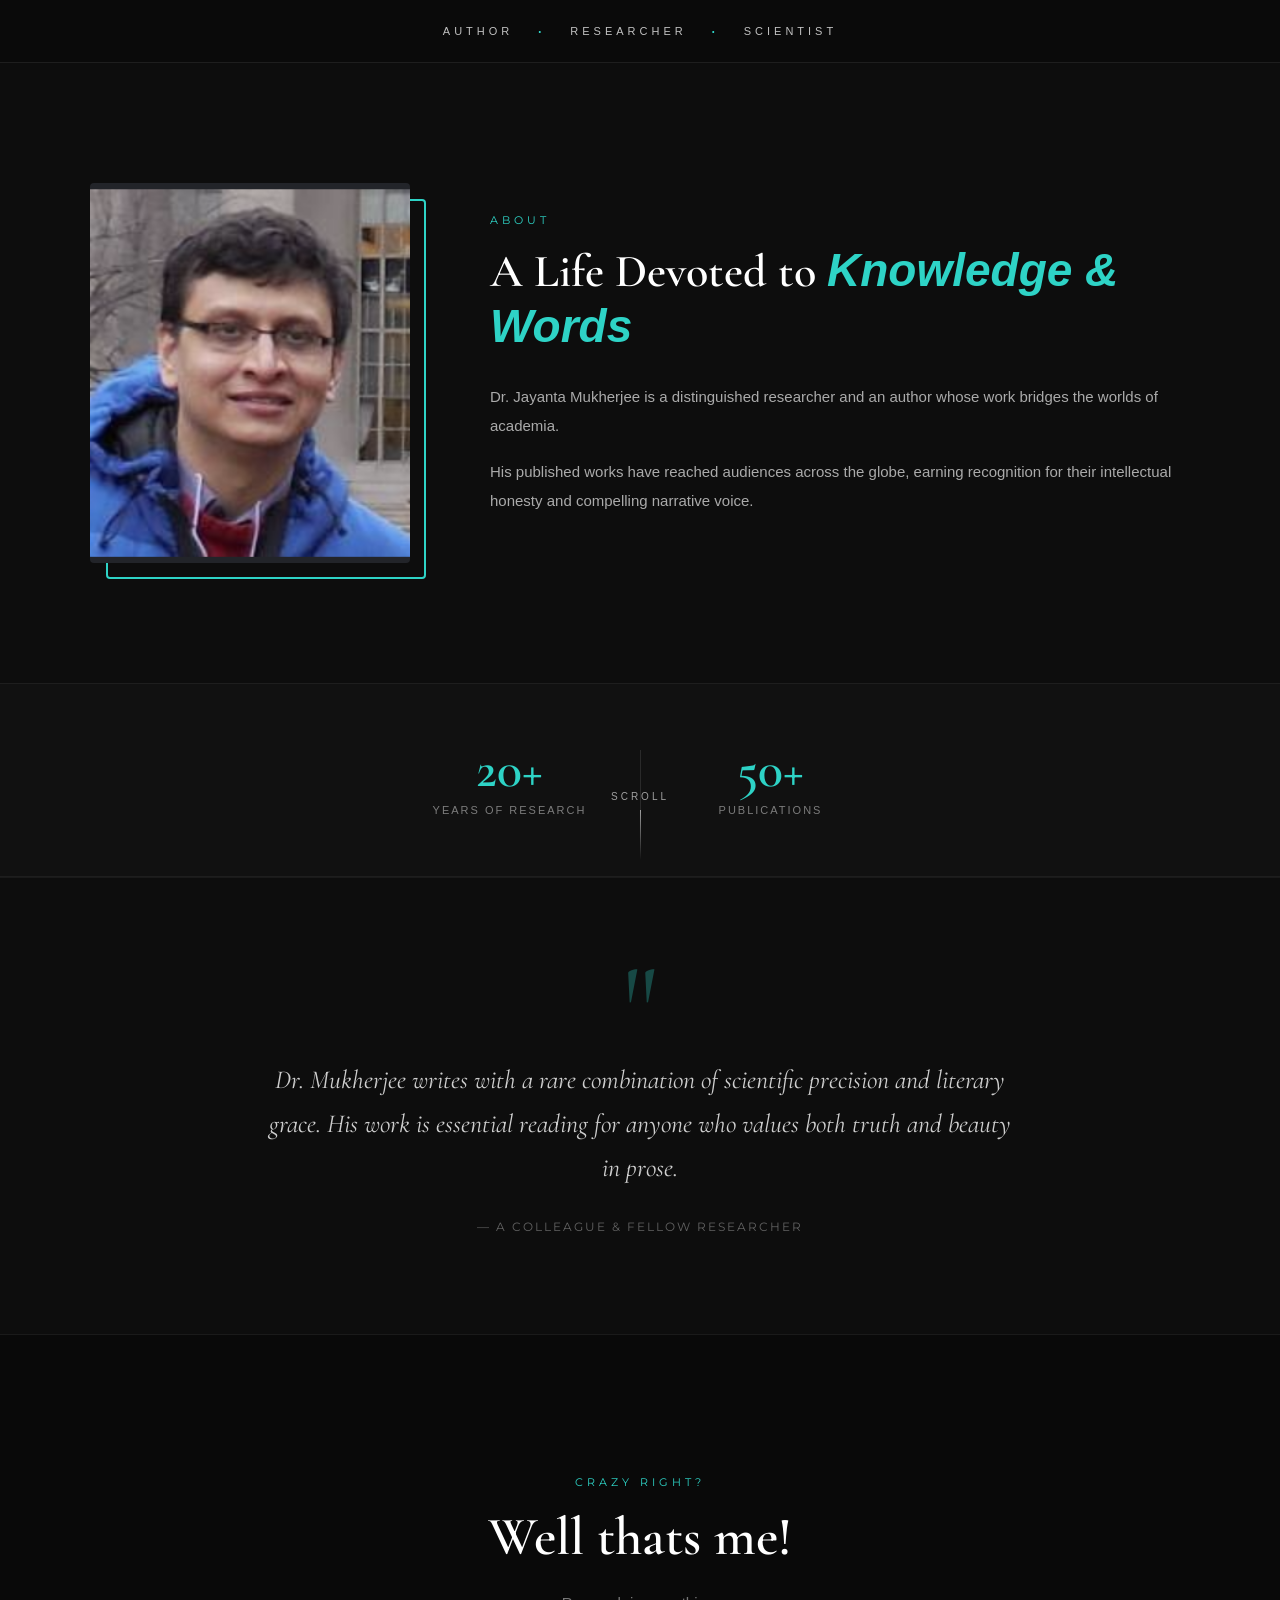
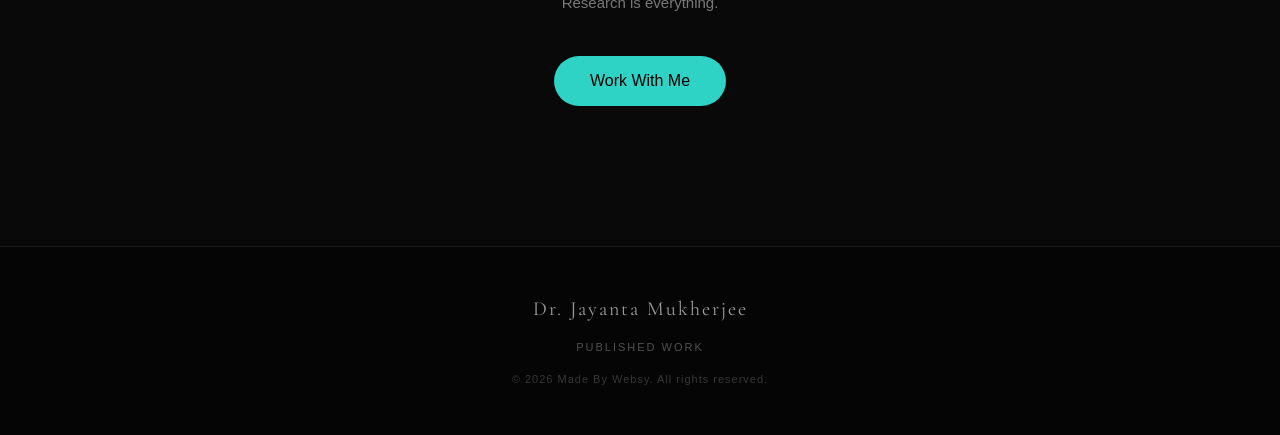
==== index.html @ 4f7e463a "Initial commit" ====
<!DOCTYPE html>
<html lang="en">
<head>
  <meta charset="UTF-8">
  <meta name="viewport" content="width=device-width, initial-scale=1.0">
  <title>Dr. Jayanta Mukherjee</title>
  <link rel="stylesheet" href="style.css">
  <link href="https://fonts.googleapis.com/css2?family=Cormorant+Garamond:ital,wght@0,400;0,600;1,400&family=Montserrat:wght@300;400;600;700&display=swap" rel="stylesheet">
</head>

<body>
    <div class="scroll-indicator">
      <span>scroll</span>
      <div class="scroll-line"></div>
    </div>
  </section>

  <!-- ===== NEW: TAGLINE STRIP ===== -->
  <section class="tagline-strip">
    <div class="tagline-inner">
      <span>Author</span>
      <span class="dot">·</span>
      <span>Researcher</span>
      <span class="dot">·</span>
      <span>Scientist</span>
    </div>
  </section>

  <!-- ===== NEW: ABOUT SECTION ===== -->
  <section class="about-section" id="about">
    <div class="about-container">
      <div class="about-image-wrap">
        <img src="dude.png" alt="Dr. Jayanta Mukherjee" class="about-photo" />
        <div class="about-image-border"></div>
      </div>
      <div class="about-text">
        <p class="section-label">About</p>
        <h2 class="section-heading">A Life Devoted to <em>Knowledge & Words</em></h2>
        <p class="about-body">
          Dr. Jayanta Mukherjee is a distinguished researcher and an author whose work bridges the worlds of academia. 
        <p class="about-body">
          His published works have reached audiences across the globe, earning recognition for their intellectual honesty and compelling narrative voice.
        </p>
      </div>
    </div>
  </section>

  <!-- ===== NEW: STATS STRIP ===== -->
  <section class="stats-strip">
    <div class="stat">
      <span class="stat-number">20+</span>
      <span class="stat-label">Years of Research</span>
    </div>
    <div class="stat-divider"></div>
    <div class="stat">
      <span class="stat-number">50+</span>
      <span class="stat-label">Publications</span>
    </div>
  </section>

  <!-- ===== NEW: FEATURED WORK =====
  <section class="work-section" id="work">
    <div class="work-container">
      <p class="section-label center">Featured Work</p>
      <h2 class="section-heading center">Selected Publications</h2>

      <div class="work-grid">
        <div class="work-card">
          <div class="work-card-tag">Research</div>
          <h3 class="work-card-title">The Architecture of Thought</h3>
          <p class="work-card-desc">A deep exploration of cognitive frameworks and how they shape modern scientific inquiry.</p>
          <a href="published.html" class="work-card-link">Read More →</a>
        </div>
        <div class="work-card">
          <div class="work-card-tag">Essay</div>
          <h3 class="work-card-title">Language as a Living System</h3>
          <p class="work-card-desc">How the evolution of language mirrors the evolution of culture across centuries.</p>
          <a href="published.html" class="work-card-link">Read More →</a>
        </div>
      </div>
    </div>
  </section> -->

  <!-- ===== NEW: TESTIMONIAL ===== -->
  <section class="testimonial-section">
    <div class="testimonial-inner">
      <div class="quote-mark">"</div>
      <p class="testimonial-text">Dr. Mukherjee writes with a rare combination of scientific precision and literary grace. His work is essential reading for anyone who values both truth and beauty in prose.</p>
      <p class="testimonial-author">— A Colleague & Fellow Researcher</p>
    </div>
  </section>

  <!-- ===== NEW: CONTACT / CTA ===== -->
  <section class="cta-section" id="contact">
    <div class="cta-inner">
      <p class="section-label center">crazy right?</p>
      <h2 class="cta-heading">Well thats me!</h2>
      <p class="cta-sub">Research is everything.</p>
      <a href="" class="main-btn cta-btn">Work With Me</a>
    </div>
  </section>

  <!-- ===== NEW: FOOTER ===== -->
  <footer class="footer">
    <p class="footer-name">Dr. Jayanta Mukherjee</p>
    <div class="footer-links">
      <a href="published.html">Published Work</a>  
    </div>
    <p class="footer-copy">© 2026 Made By Websy. All rights reserved.</p>
  </footer>

</body>
</html>
---- style.css ----
/* ============================================
   EXISTING STYLES (unchanged)
   ============================================ */

*{
    margin:0;
    padding:0;
    box-sizing:border-box;
    font-family:Arial, Helvetica, sans-serif;
}

body{
    overflow-x:hidden; /* changed from overflow:hidden so page can scroll */
}

.hero{
    width:100%;
    height:100vh;

    background:
    linear-gradient(rgba(0,0,0,0.55),
    rgba(0,0,0,0.55)),
    url(green.png);

    background-size:cover;
    background-position:center;

    color:white;
    position:relative;
}

nav {
    width: 100%;
    padding: 30px 60px;
    display: flex;
    justify-content: center;
    align-items: center;
    gap: 35px;
    position: absolute;
    top: 0;
    left: 0;
}

.logo{
    font-size:20px;
    font-weight:bold;
    letter-spacing:2px;
}

.nav {
    width: 100%;
    padding: 30px 60px;
    display: flex;
    justify-content: center;
    align-items: center;
    gap: 35px;
    position: absolute;
    top: 0;
    left: 0;
}

.nav-links a{
    color:white;
    text-decoration:none;
    font-size:13px;
    letter-spacing:1px;
    transition:0.3s;
}

.nav-links a:hover{
    opacity:0.7;
    color: rgb(196, 247, 255);
    transform: scale(0.9);
}

.nav-links {
    display: contents;
}

.work-btn{
    border:2px solid white;
    padding:12px 24px;
    border-radius:30px;
}

.content{
    width:100%;
    height:100vh;
    display:flex;
    flex-direction:column;
    justify-content:center;
    align-items:center;
    text-align:center;
}

.subtitle{
    font-style:italic;
    margin-bottom:20px;
    font-size:20px;
    opacity:0.9;
}

.title{
    font-size:80px;
    font-weight:800;
    letter-spacing:4px;
    margin-bottom:30px;
    font-family: 'Segoe UI', Tahoma, Geneva, Verdana, sans-serif;
}

.main-btn{
    background:#2ed3c6;
    color:black;
    padding:16px 36px;
    border:none;
    border-radius:40px;
    font-size:16px;
    cursor:pointer;
    transition:0.3s;
}

.main-btn:hover{
    transform:scale(1.08);
    background-color: blanchedalmond;
    color: darkgoldenrod;
}


/* ============================================
   NEW STYLES — added below, nothing above changed
   ============================================ */

/* Google Fonts applied to new sections only */
.about-section,
.work-section,
.stats-strip,
.tagline-strip,
.testimonial-section,
.cta-section,
.footer,
.section-heading,
.cta-heading {
    font-family: 'Montserrat', sans-serif;
}

.section-heading,
.cta-heading {
    font-family: 'Cormorant Garamond', serif;
}

/* Scroll indicator */
.scroll-indicator {
    position: absolute;
    bottom: 40px;
    left: 50%;
    transform: translateX(-50%);
    display: flex;
    flex-direction: column;
    align-items: center;
    gap: 8px;
    color: rgba(255,255,255,0.6);
    font-size: 10px;
    letter-spacing: 3px;
    text-transform: uppercase;
    animation: fadeIn 2s ease 1s both;
}

.scroll-line {
    width: 1px;
    height: 50px;
    background: linear-gradient(to bottom, rgba(255,255,255,0.6), transparent);
    animation: scrollPulse 2s ease infinite;
}

@keyframes scrollPulse {
    0%, 100% { opacity: 0.4; transform: scaleY(1); }
    50% { opacity: 1; transform: scaleY(1.2); }
}

@keyframes fadeIn {
    from { opacity: 0; transform: translateX(-50%) translateY(10px); }
    to   { opacity: 1; transform: translateX(-50%) translateY(0); }
}

/* Tagline strip */
.tagline-strip {
    background: #0a0a0a;
    padding: 22px 0;
    border-bottom: 1px solid #1e1e1e;
}

.tagline-inner {
    display: flex;
    justify-content: center;
    align-items: center;
    gap: 24px;
    color: rgba(255,255,255,0.5);
    font-size: 11px;
    letter-spacing: 4px;
    text-transform: uppercase;
}

.tagline-inner span:not(.dot) {
    color: rgba(255,255,255,0.75);
    transition: color 0.3s;
}

.tagline-inner span:not(.dot):hover {
    color: #2ed3c6;
}

.dot {
    color: #2ed3c6 !important;
    font-size: 18px;
    line-height: 1;
}

/* ---- ABOUT SECTION ---- */
.about-section {
    background: #0d0d0d;
    padding: 120px 80px;
}

.about-container {
    max-width: 1100px;
    margin: 0 auto;
    display: flex;
    gap: 80px;
    align-items: center;
}

.about-image-wrap {
    position: relative;
    flex-shrink: 0;
}

.about-photo {
    width: 320px;
    height: 380px;
    object-fit: cover;
    object-position: top;
    border-radius: 4px;
    display: block;
    position: relative;
    z-index: 1;
    filter: grayscale(20%);
}

.about-image-border {
    position: absolute;
    top: 16px;
    left: 16px;
    width: 320px;
    height: 380px;
    border: 2px solid #2ed3c6;
    border-radius: 4px;
    z-index: 0;
}

.about-text {
    color: white;
}

.section-label {
    font-size: 11px;
    letter-spacing: 4px;
    text-transform: uppercase;
    color: #2ed3c6;
    margin-bottom: 16px;
    font-family: 'Montserrat', sans-serif;
}

.section-label.center {
    text-align: center;
}

.section-heading {
    font-size: 46px;
    font-weight: 600;
    line-height: 1.2;
    color: white;
    margin-bottom: 28px;
}

.section-heading.center {
    text-align: center;
}

.section-heading em {
    font-style: italic;
    color: #2ed3c6;
}

.about-body {
    font-size: 15px;
    line-height: 1.9;
    color: rgba(255,255,255,0.65);
    margin-bottom: 18px;
    font-weight: 300;
}

.outline-btn {
    display: inline-block;
    margin-top: 12px;
    padding: 12px 28px;
    border: 1px solid rgba(255,255,255,0.3);
    color: white;
    text-decoration: none;
    font-size: 12px;
    letter-spacing: 2px;
    text-transform: uppercase;
    border-radius: 2px;
    transition: 0.3s;
    font-family: 'Montserrat', sans-serif;
}

.outline-btn:hover {
    border-color: #2ed3c6;
    color: #2ed3c6;
    background: rgba(46, 211, 198, 0.05);
}

/* ---- STATS STRIP ---- */
.stats-strip {
    background: #111;
    border-top: 1px solid #1e1e1e;
    border-bottom: 1px solid #1e1e1e;
    padding: 60px 80px;
    display: flex;
    justify-content: center;
    align-items: center;
    gap: 0;
}

.stat {
    flex: 1;
    max-width: 220px;
    display: flex;
    flex-direction: column;
    align-items: center;
    gap: 8px;
}

.stat-number {
    font-family: 'Cormorant Garamond', serif;
    font-size: 52px;
    font-weight: 600;
    color: #2ed3c6;
    line-height: 1;
}

.stat-label {
    font-size: 11px;
    letter-spacing: 2px;
    text-transform: uppercase;
    color: rgba(255,255,255,0.45);
}

.stat-divider {
    width: 1px;
    height: 60px;
    background: #2a2a2a;
    flex-shrink: 0;
    margin: 0 20px;
}

/* ---- WORK SECTION ---- */
.work-section {
    background: #0a0a0a;
    padding: 120px 80px;
}

.work-container {
    max-width: 1100px;
    margin: 0 auto;
}

.work-grid {
    display: grid;
    grid-template-columns: repeat(3, 1fr);
    gap: 28px;
    margin-top: 60px;
}

.work-card {
    background: #111;
    border: 1px solid #1e1e1e;
    border-radius: 4px;
    padding: 36px 32px;
    transition: 0.3s;
    position: relative;
    overflow: hidden;
}

.work-card::before {
    content: '';
    position: absolute;
    bottom: 0;
    left: 0;
    width: 100%;
    height: 2px;
    background: #2ed3c6;
    transform: scaleX(0);
    transform-origin: left;
    transition: transform 0.4s ease;
}

.work-card:hover::before {
    transform: scaleX(1);
}

.work-card:hover {
    border-color: #2a2a2a;
    transform: translateY(-4px);
}

.work-card-tag {
    font-size: 10px;
    letter-spacing: 3px;
    text-transform: uppercase;
    color: #2ed3c6;
    margin-bottom: 16px;
    font-family: 'Montserrat', sans-serif;
}

.work-card-title {
    font-family: 'Cormorant Garamond', serif;
    font-size: 24px;
    font-weight: 600;
    color: white;
    margin-bottom: 14px;
    line-height: 1.3;
}

.work-card-desc {
    font-size: 14px;
    line-height: 1.8;
    color: rgba(255,255,255,0.5);
    margin-bottom: 24px;
    font-weight: 300;
}

.work-card-link {
    font-size: 12px;
    letter-spacing: 1px;
    color: rgba(255,255,255,0.4);
    text-decoration: none;
    transition: 0.3s;
    font-family: 'Montserrat', sans-serif;
}

.work-card-link:hover {
    color: #2ed3c6;
}

/* ---- TESTIMONIAL ---- */
.testimonial-section {
    background: #0d0d0d;
    border-top: 1px solid #1a1a1a;
    border-bottom: 1px solid #1a1a1a;
    padding: 100px 80px;
}

.testimonial-inner {
    max-width: 760px;
    margin: 0 auto;
    text-align: center;
    position: relative;
}

.quote-mark {
    font-family: 'Cormorant Garamond', serif;
    font-size: 120px;
    line-height: 0.5;
    color: #2ed3c6;
    opacity: 0.3;
    margin-bottom: 20px;
}

.testimonial-text {
    font-family: 'Cormorant Garamond', serif;
    font-size: 26px;
    font-style: italic;
    line-height: 1.7;
    color: rgba(255,255,255,0.8);
    margin-bottom: 28px;
}

.testimonial-author {
    font-size: 12px;
    letter-spacing: 2px;
    color: rgba(255,255,255,0.35);
    text-transform: uppercase;
    font-family: 'Montserrat', sans-serif;
}

/* ---- CTA SECTION ---- */
.cta-section {
    background: #090909;
    padding: 140px 80px;
    text-align: center;
}

.cta-inner {
    max-width: 600px;
    margin: 0 auto;
}

.cta-heading {
    font-size: 54px;
    font-weight: 600;
    color: white;
    margin-bottom: 20px;
    line-height: 1.2;
}

.cta-sub {
    font-size: 15px;
    color: rgba(255,255,255,0.45);
    line-height: 1.8;
    margin-bottom: 40px;
    font-weight: 300;
}

.cta-btn {
    text-decoration: none;
    display: inline-block;
}

/* ---- FOOTER ---- */
.footer {
    background: #050505;
    border-top: 1px solid #1a1a1a;
    padding: 50px 80px;
    display: flex;
    flex-direction: column;
    align-items: center;
    gap: 20px;
}

.footer-name {
    font-family: 'Cormorant Garamond', serif;
    font-size: 20px;
    color: rgba(255,255,255,0.6);
    letter-spacing: 2px;
}

.footer-links {
    display: flex;
    gap: 32px;
}

.footer-links a {
    font-size: 11px;
    letter-spacing: 2px;
    text-transform: uppercase;
    color: rgba(255,255,255,0.3);
    text-decoration: none;
    transition: 0.3s;
}

.footer-links a:hover {
    color: #2ed3c6;
}

.footer-copy {
    font-size: 11px;
    color: rgba(255,255,255,0.2);
    letter-spacing: 1px;
}
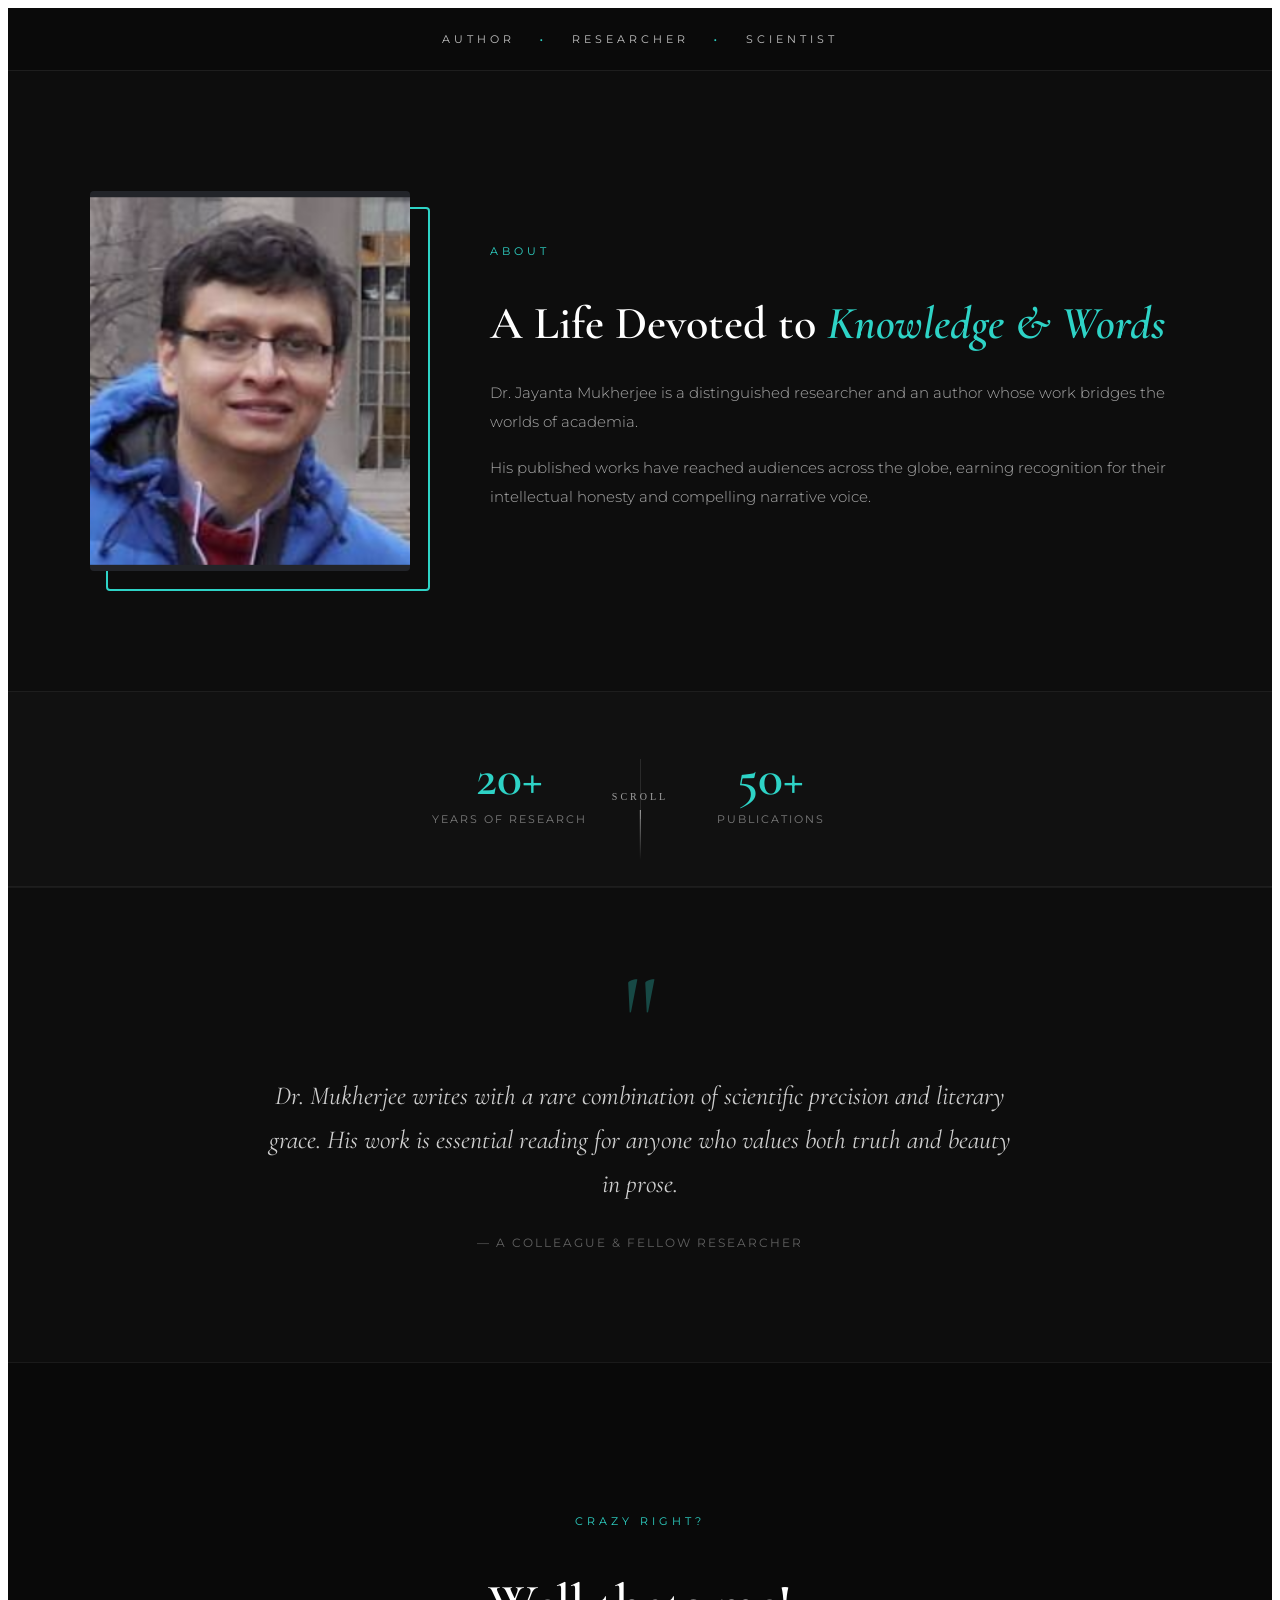
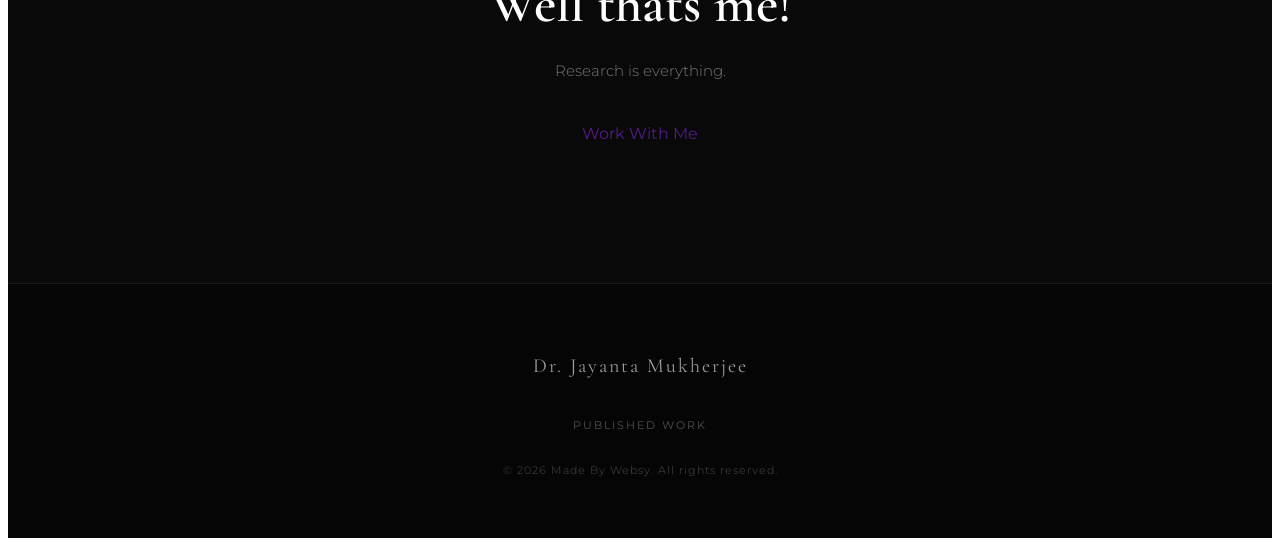
==== commit 7855d36a: "Fixed index" ====
--- a/index.html
+++ b/index.html
@@ -13,7 +13,6 @@
       <span>scroll</span>
       <div class="scroll-line"></div>
     </div>
-  </section>
 
   <!-- ===== NEW: TAGLINE STRIP ===== -->
   <section class="tagline-strip">
--- a/style.css
+++ b/style.css
@@ -1,130 +1,3 @@
-/* ============================================
-   EXISTING STYLES (unchanged)
-   ============================================ */
-
-*{
-    margin:0;
-    padding:0;
-    box-sizing:border-box;
-    font-family:Arial, Helvetica, sans-serif;
-}
-
-body{
-    overflow-x:hidden; /* changed from overflow:hidden so page can scroll */
-}
-
-.hero{
-    width:100%;
-    height:100vh;
-
-    background:
-    linear-gradient(rgba(0,0,0,0.55),
-    rgba(0,0,0,0.55)),
-    url(green.png);
-
-    background-size:cover;
-    background-position:center;
-
-    color:white;
-    position:relative;
-}
-
-nav {
-    width: 100%;
-    padding: 30px 60px;
-    display: flex;
-    justify-content: center;
-    align-items: center;
-    gap: 35px;
-    position: absolute;
-    top: 0;
-    left: 0;
-}
-
-.logo{
-    font-size:20px;
-    font-weight:bold;
-    letter-spacing:2px;
-}
-
-.nav {
-    width: 100%;
-    padding: 30px 60px;
-    display: flex;
-    justify-content: center;
-    align-items: center;
-    gap: 35px;
-    position: absolute;
-    top: 0;
-    left: 0;
-}
-
-.nav-links a{
-    color:white;
-    text-decoration:none;
-    font-size:13px;
-    letter-spacing:1px;
-    transition:0.3s;
-}
-
-.nav-links a:hover{
-    opacity:0.7;
-    color: rgb(196, 247, 255);
-    transform: scale(0.9);
-}
-
-.nav-links {
-    display: contents;
-}
-
-.work-btn{
-    border:2px solid white;
-    padding:12px 24px;
-    border-radius:30px;
-}
-
-.content{
-    width:100%;
-    height:100vh;
-    display:flex;
-    flex-direction:column;
-    justify-content:center;
-    align-items:center;
-    text-align:center;
-}
-
-.subtitle{
-    font-style:italic;
-    margin-bottom:20px;
-    font-size:20px;
-    opacity:0.9;
-}
-
-.title{
-    font-size:80px;
-    font-weight:800;
-    letter-spacing:4px;
-    margin-bottom:30px;
-    font-family: 'Segoe UI', Tahoma, Geneva, Verdana, sans-serif;
-}
-
-.main-btn{
-    background:#2ed3c6;
-    color:black;
-    padding:16px 36px;
-    border:none;
-    border-radius:40px;
-    font-size:16px;
-    cursor:pointer;
-    transition:0.3s;
-}
-
-.main-btn:hover{
-    transform:scale(1.08);
-    background-color: blanchedalmond;
-    color: darkgoldenrod;
-}
-
 
 /* ============================================
    NEW STYLES — added below, nothing above changed
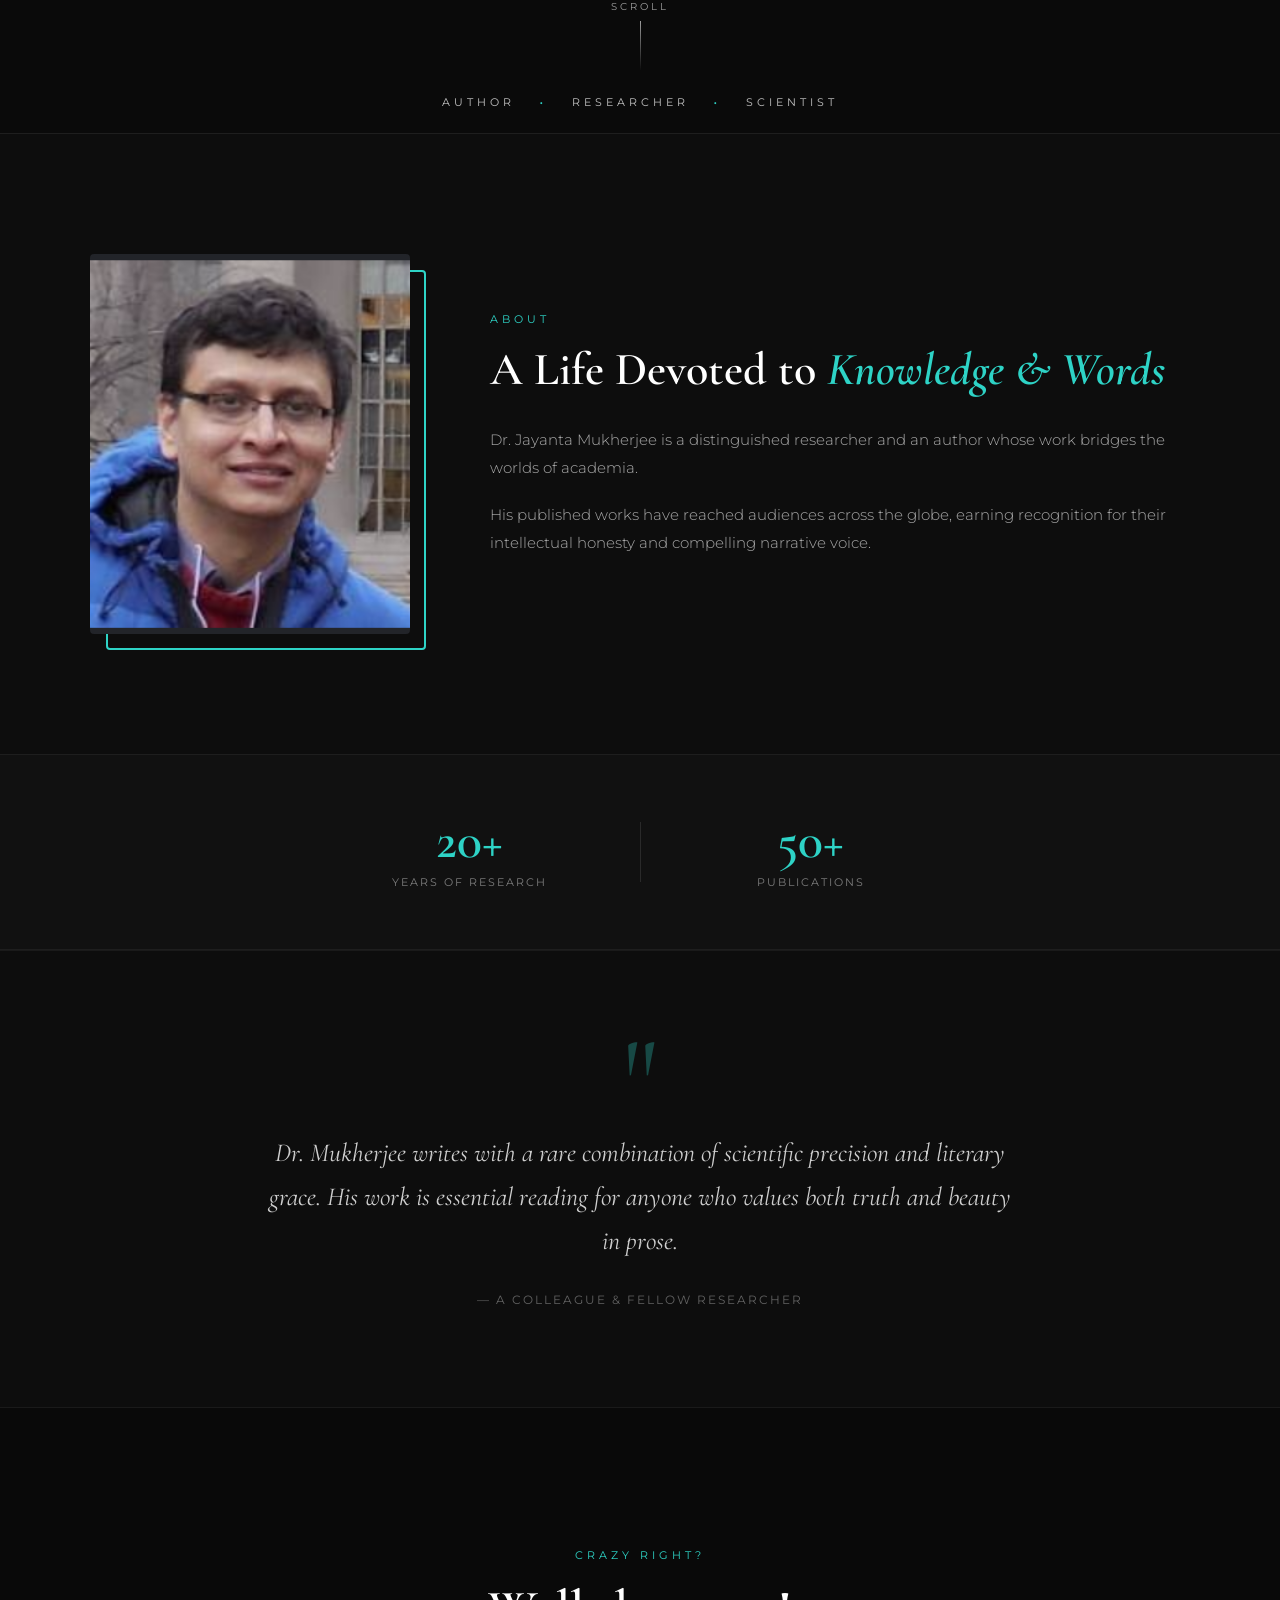
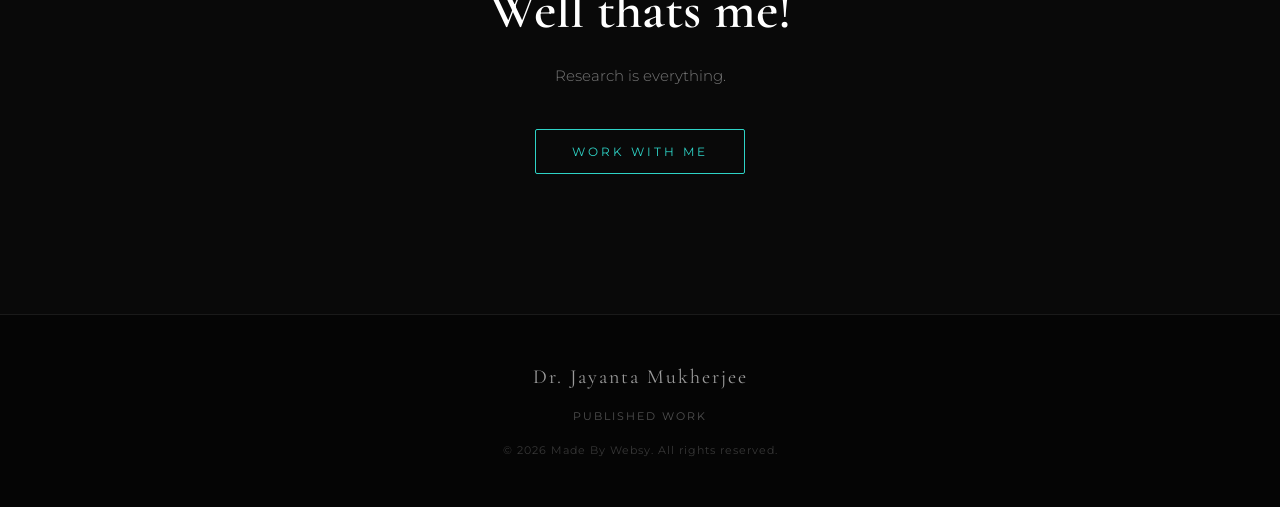
==== commit ac2f269b: "Fixed index and style" ====
--- a/index.html
+++ b/index.html
@@ -9,10 +9,12 @@
 </head>
 
 <body>
-    <div class="scroll-indicator">
-      <span>scroll</span>
-      <div class="scroll-line"></div>
-    </div>
+    <section class="hero" id="home">
+        <div class="scroll-indicator">
+        <span>scroll</span>
+        <div class="scroll-line"></div>
+        </div>
+  </section>
 
   <!-- ===== NEW: TAGLINE STRIP ===== -->
   <section class="tagline-strip">
@@ -37,6 +39,7 @@
         <h2 class="section-heading">A Life Devoted to <em>Knowledge & Words</em></h2>
         <p class="about-body">
           Dr. Jayanta Mukherjee is a distinguished researcher and an author whose work bridges the worlds of academia. 
+        </p>
         <p class="about-body">
           His published works have reached audiences across the globe, earning recognition for their intellectual honesty and compelling narrative voice.
         </p>
--- a/style.css
+++ b/style.css
@@ -1,41 +1,83 @@
-
-/* ============================================
-   NEW STYLES — added below, nothing above changed
-   ============================================ */
-
-/* Google Fonts applied to new sections only */
-.about-section,
-.work-section,
-.stats-strip,
-.tagline-strip,
-.testimonial-section,
-.cta-section,
-.footer,
-.section-heading,
-.cta-heading {
-    font-family: 'Montserrat', sans-serif;
-}
-
-.section-heading,
-.cta-heading {
-    font-family: 'Cormorant Garamond', serif;
-}
-
-/* Scroll indicator */
-.scroll-indicator {
+/* ============================================
+   BASE RESET
+   ============================================ */
+*, *::before, *::after {
+    box-sizing: border-box;
+    margin: 0;
+    padding: 0;
+}
+
+html {
+    scroll-behavior: smooth;
+}
+
+body {
+    background: #0a0a0a;
+    color: white;
+    -webkit-font-smoothing: antialiased;
+    -moz-osx-font-smoothing: grayscale;
+    overflow-x: hidden;
+}
+
+/* ============================================
+   TYPOGRAPHY — loaded via @import fallback
+   ============================================ */
+@import url('https://fonts.googleapis.com/css2?family=Cormorant+Garamond:ital,wght@0,400;0,600;1,400&family=Montserrat:wght@300;400;600;700&display=swap');
+
+/* ============================================
+   FIX 1: HERO SECTION — was missing height & background
+   ============================================ */
+.hero-section {
+    position: relative;
+    width: 100%;
+    min-height: 100vh;
+    background: linear-gradient(160deg, #0d0d0d 0%, #0a1a1a 60%, #091414 100%);
+    display: flex;
+    align-items: flex-end;
+    justify-content: center;
+    padding-bottom: 60px;
+    overflow: hidden;
+}
+
+/* Subtle grain texture overlay */
+.hero-section::before {
+    content: '';
     position: absolute;
-    bottom: 40px;
+    inset: 0;
+    background-image: url("data:image/svg+xml,%3Csvg viewBox='0 0 200 200' xmlns='http://www.w3.org/2000/svg'%3E%3Cfilter id='n'%3E%3CfeTurbulence type='fractalNoise' baseFrequency='0.9' numOctaves='4' stitchTiles='stitch'/%3E%3C/filter%3E%3Crect width='100%25' height='100%25' filter='url(%23n)' opacity='0.04'/%3E%3C/svg%3E");
+    opacity: 0.4;
+    pointer-events: none;
+}
+
+/* Teal glow orb behind scroll indicator */
+.hero-section::after {
+    content: '';
+    position: absolute;
+    bottom: -80px;
     left: 50%;
     transform: translateX(-50%);
+    width: 400px;
+    height: 400px;
+    background: radial-gradient(circle, rgba(46,211,198,0.08) 0%, transparent 70%);
+    pointer-events: none;
+}
+
+/* ============================================
+   SCROLL INDICATOR
+   ============================================ */
+.scroll-indicator {
+    position: relative; /* was absolute — now sits inside flex hero */
     display: flex;
     flex-direction: column;
     align-items: center;
     gap: 8px;
     color: rgba(255,255,255,0.6);
     font-size: 10px;
+    font-family: 'Montserrat', sans-serif;
     letter-spacing: 3px;
     text-transform: uppercase;
     animation: fadeIn 2s ease 1s both;
+    z-index: 1;
 }
 
 .scroll-line {
@@ -47,19 +89,22 @@
 
 @keyframes scrollPulse {
     0%, 100% { opacity: 0.4; transform: scaleY(1); }
-    50% { opacity: 1; transform: scaleY(1.2); }
+    50%       { opacity: 1;   transform: scaleY(1.2); }
 }
 
 @keyframes fadeIn {
-    from { opacity: 0; transform: translateX(-50%) translateY(10px); }
-    to   { opacity: 1; transform: translateX(-50%) translateY(0); }
-}
-
-/* Tagline strip */
+    from { opacity: 0; transform: translateY(10px); }
+    to   { opacity: 1; transform: translateY(0); }
+}
+
+/* ============================================
+   TAGLINE STRIP
+   ============================================ */
 .tagline-strip {
     background: #0a0a0a;
     padding: 22px 0;
     border-bottom: 1px solid #1e1e1e;
+    font-family: 'Montserrat', sans-serif;
 }
 
 .tagline-inner {
@@ -71,6 +116,7 @@
     font-size: 11px;
     letter-spacing: 4px;
     text-transform: uppercase;
+    flex-wrap: wrap; /* FIX: wraps on narrow screens */
 }
 
 .tagline-inner span:not(.dot) {
@@ -88,10 +134,43 @@
     line-height: 1;
 }
 
-/* ---- ABOUT SECTION ---- */
+/* ============================================
+   SECTION LABELS & SHARED HEADINGS
+   ============================================ */
+.section-label {
+    font-size: 11px;
+    letter-spacing: 4px;
+    text-transform: uppercase;
+    color: #2ed3c6;
+    margin-bottom: 16px;
+    font-family: 'Montserrat', sans-serif;
+}
+
+.section-label.center { text-align: center; }
+
+.section-heading {
+    font-family: 'Cormorant Garamond', serif;
+    font-size: 46px;
+    font-weight: 600;
+    line-height: 1.2;
+    color: white;
+    margin-bottom: 28px;
+}
+
+.section-heading.center { text-align: center; }
+
+.section-heading em {
+    font-style: italic;
+    color: #2ed3c6;
+}
+
+/* ============================================
+   ABOUT SECTION
+   ============================================ */
 .about-section {
     background: #0d0d0d;
     padding: 120px 80px;
+    font-family: 'Montserrat', sans-serif;
 }
 
 .about-container {
@@ -130,39 +209,7 @@
     z-index: 0;
 }
 
-.about-text {
-    color: white;
-}
-
-.section-label {
-    font-size: 11px;
-    letter-spacing: 4px;
-    text-transform: uppercase;
-    color: #2ed3c6;
-    margin-bottom: 16px;
-    font-family: 'Montserrat', sans-serif;
-}
-
-.section-label.center {
-    text-align: center;
-}
-
-.section-heading {
-    font-size: 46px;
-    font-weight: 600;
-    line-height: 1.2;
-    color: white;
-    margin-bottom: 28px;
-}
-
-.section-heading.center {
-    text-align: center;
-}
-
-.section-heading em {
-    font-style: italic;
-    color: #2ed3c6;
-}
+.about-text { color: white; }
 
 .about-body {
     font-size: 15px;
@@ -190,10 +237,12 @@
 .outline-btn:hover {
     border-color: #2ed3c6;
     color: #2ed3c6;
-    background: rgba(46, 211, 198, 0.05);
-}
-
-/* ---- STATS STRIP ---- */
+    background: rgba(46,211,198,0.05);
+}
+
+/* ============================================
+   STATS STRIP
+   ============================================ */
 .stats-strip {
     background: #111;
     border-top: 1px solid #1e1e1e;
@@ -202,11 +251,14 @@
     display: flex;
     justify-content: center;
     align-items: center;
-    gap: 0;
+    font-family: 'Montserrat', sans-serif;
+    flex-wrap: wrap; /* FIX: stacks on mobile */
+    gap: 40px;
 }
 
 .stat {
     flex: 1;
+    min-width: 140px;
     max-width: 220px;
     display: flex;
     flex-direction: column;
@@ -227,6 +279,8 @@
     letter-spacing: 2px;
     text-transform: uppercase;
     color: rgba(255,255,255,0.45);
+    font-family: 'Montserrat', sans-serif;
+    text-align: center;
 }
 
 .stat-divider {
@@ -237,10 +291,13 @@
     margin: 0 20px;
 }
 
-/* ---- WORK SECTION ---- */
+/* ============================================
+   WORK SECTION
+   ============================================ */
 .work-section {
     background: #0a0a0a;
     padding: 120px 80px;
+    font-family: 'Montserrat', sans-serif;
 }
 
 .work-container {
@@ -260,7 +317,7 @@
     border: 1px solid #1e1e1e;
     border-radius: 4px;
     padding: 36px 32px;
-    transition: 0.3s;
+    transition: transform 0.3s, border-color 0.3s;
     position: relative;
     overflow: hidden;
 }
@@ -278,10 +335,7 @@
     transition: transform 0.4s ease;
 }
 
-.work-card:hover::before {
-    transform: scaleX(1);
-}
-
+.work-card:hover::before { transform: scaleX(1); }
 .work-card:hover {
     border-color: #2a2a2a;
     transform: translateY(-4px);
@@ -293,7 +347,6 @@
     text-transform: uppercase;
     color: #2ed3c6;
     margin-bottom: 16px;
-    font-family: 'Montserrat', sans-serif;
 }
 
 .work-card-title {
@@ -318,20 +371,20 @@
     letter-spacing: 1px;
     color: rgba(255,255,255,0.4);
     text-decoration: none;
-    transition: 0.3s;
-    font-family: 'Montserrat', sans-serif;
-}
-
-.work-card-link:hover {
-    color: #2ed3c6;
-}
-
-/* ---- TESTIMONIAL ---- */
+    transition: color 0.3s;
+}
+
+.work-card-link:hover { color: #2ed3c6; }
+
+/* ============================================
+   TESTIMONIAL
+   ============================================ */
 .testimonial-section {
     background: #0d0d0d;
     border-top: 1px solid #1a1a1a;
     border-bottom: 1px solid #1a1a1a;
     padding: 100px 80px;
+    font-family: 'Montserrat', sans-serif;
 }
 
 .testimonial-inner {
@@ -367,11 +420,14 @@
     font-family: 'Montserrat', sans-serif;
 }
 
-/* ---- CTA SECTION ---- */
+/* ============================================
+   CTA SECTION
+   ============================================ */
 .cta-section {
     background: #090909;
     padding: 140px 80px;
     text-align: center;
+    font-family: 'Montserrat', sans-serif;
 }
 
 .cta-inner {
@@ -380,6 +436,7 @@
 }
 
 .cta-heading {
+    font-family: 'Cormorant Garamond', serif;
     font-size: 54px;
     font-weight: 600;
     color: white;
@@ -395,12 +452,31 @@
     font-weight: 300;
 }
 
-.cta-btn {
+.main-btn {
+    display: inline-block;
+    padding: 14px 36px;
+    background: transparent;
+    border: 1px solid #2ed3c6;
+    color: #2ed3c6;
+    font-family: 'Montserrat', sans-serif;
+    font-size: 12px;
+    letter-spacing: 3px;
+    text-transform: uppercase;
     text-decoration: none;
-    display: inline-block;
-}
-
-/* ---- FOOTER ---- */
+    border-radius: 2px;
+    transition: background 0.3s, color 0.3s;
+}
+
+.main-btn:hover {
+    background: #2ed3c6;
+    color: #0a0a0a;
+}
+
+.cta-btn { text-decoration: none; }
+
+/* ============================================
+   FOOTER
+   ============================================ */
 .footer {
     background: #050505;
     border-top: 1px solid #1a1a1a;
@@ -409,6 +485,7 @@
     flex-direction: column;
     align-items: center;
     gap: 20px;
+    font-family: 'Montserrat', sans-serif;
 }
 
 .footer-name {
@@ -421,6 +498,8 @@
 .footer-links {
     display: flex;
     gap: 32px;
+    flex-wrap: wrap;
+    justify-content: center;
 }
 
 .footer-links a {
@@ -429,15 +508,85 @@
     text-transform: uppercase;
     color: rgba(255,255,255,0.3);
     text-decoration: none;
-    transition: 0.3s;
-}
-
-.footer-links a:hover {
-    color: #2ed3c6;
-}
+    transition: color 0.3s;
+}
+
+.footer-links a:hover { color: #2ed3c6; }
 
 .footer-copy {
     font-size: 11px;
     color: rgba(255,255,255,0.2);
     letter-spacing: 1px;
+}
+
+/* ============================================
+   FIX 2: MOBILE RESPONSIVENESS
+   ============================================ */
+@media (max-width: 900px) {
+    .about-section,
+    .work-section,
+    .testimonial-section,
+    .cta-section,
+    .stats-strip,
+    .footer {
+        padding-left: 32px;
+        padding-right: 32px;
+    }
+
+    .about-container {
+        flex-direction: column;
+        gap: 48px;
+    }
+
+    .about-photo,
+    .about-image-border {
+        width: 100%;
+        max-width: 320px;
+        height: 300px;
+    }
+
+    .section-heading { font-size: 34px; }
+    .cta-heading      { font-size: 38px; }
+
+    .work-grid {
+        grid-template-columns: 1fr 1fr;
+    }
+
+    .stat-divider { display: none; }
+}
+
+@media (max-width: 600px) {
+    .about-section,
+    .work-section,
+    .testimonial-section,
+    .cta-section,
+    .footer {
+        padding-left: 20px;
+        padding-right: 20px;
+        padding-top: 72px;
+        padding-bottom: 72px;
+    }
+
+    .stats-strip {
+        padding: 40px 20px;
+        flex-direction: column;
+        gap: 32px;
+    }
+
+    .section-heading  { font-size: 28px; }
+    .cta-heading      { font-size: 32px; }
+    .testimonial-text { font-size: 20px; }
+
+    .work-grid {
+        grid-template-columns: 1fr;
+    }
+
+    .tagline-inner {
+        gap: 12px;
+        font-size: 10px;
+    }
+
+    .dot { display: none; } /* dots get crowded at very small widths */
+
+    .footer { padding: 40px 20px; }
 }
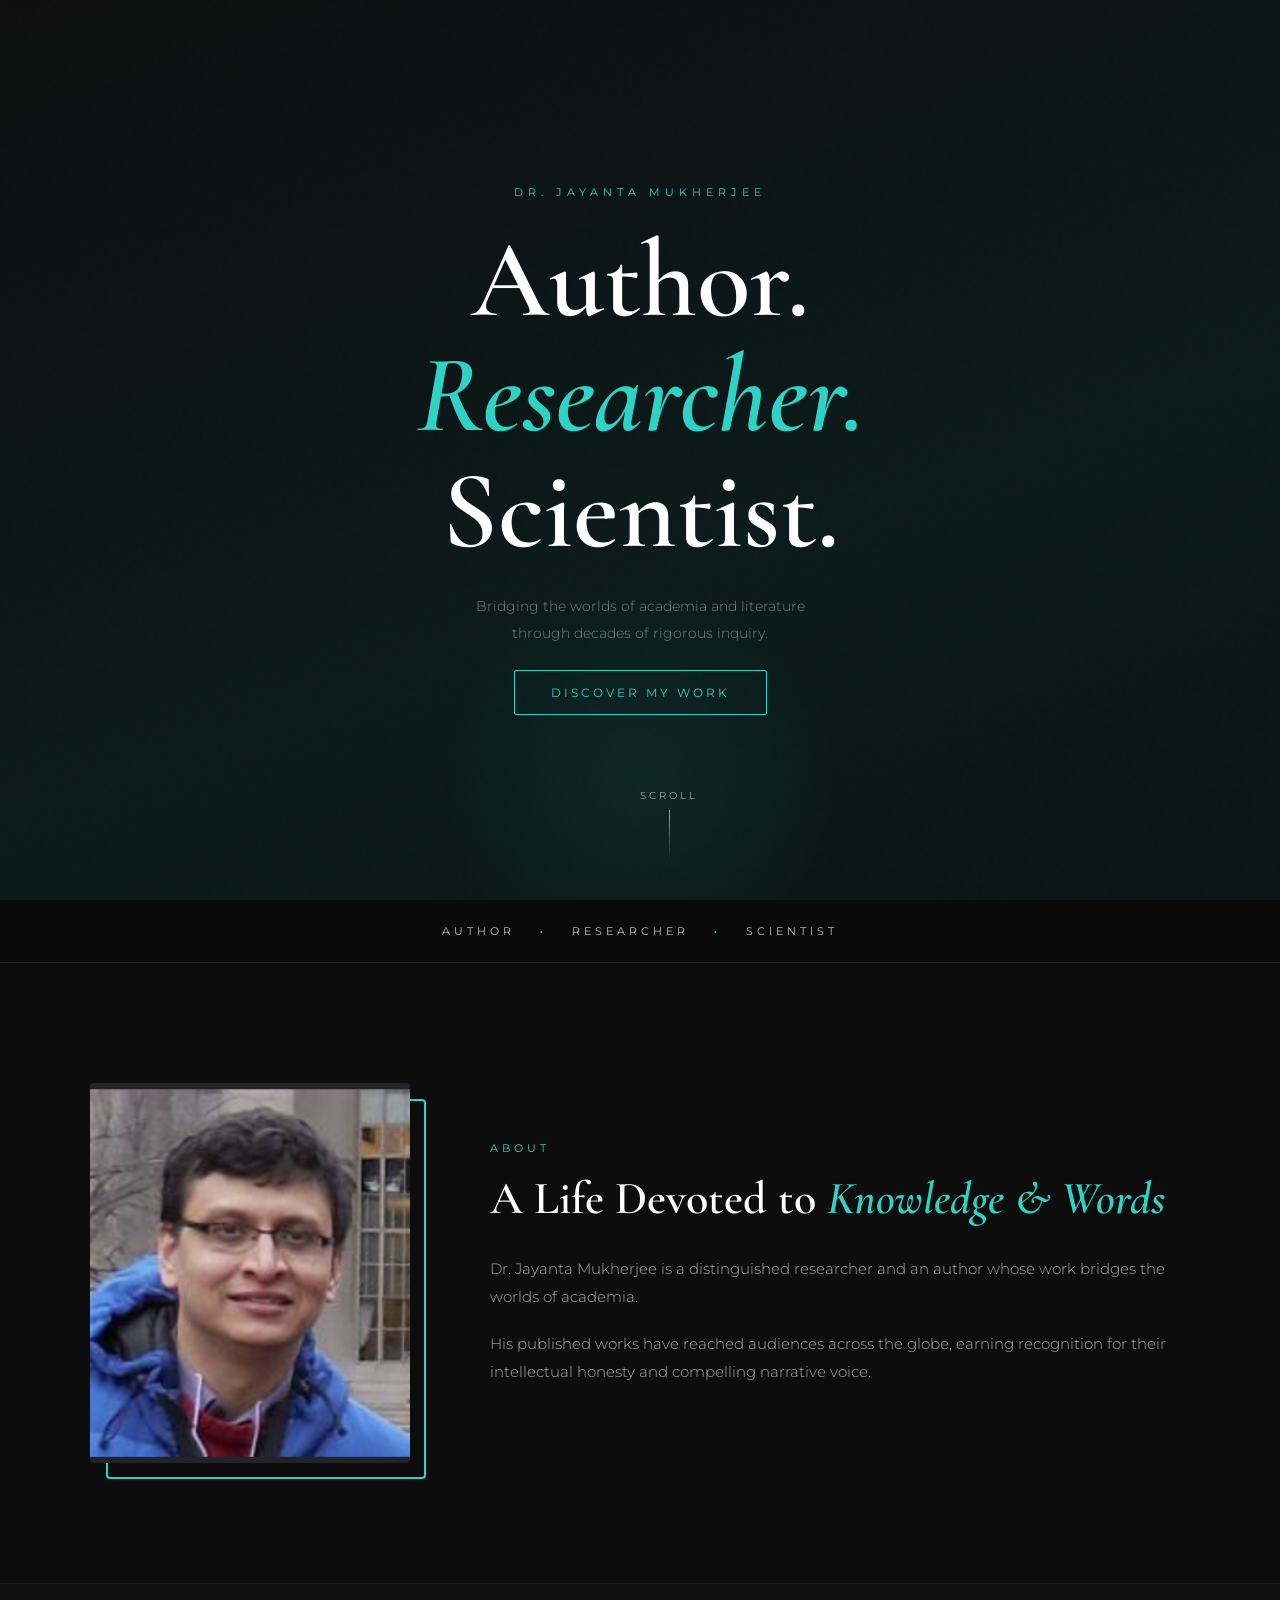
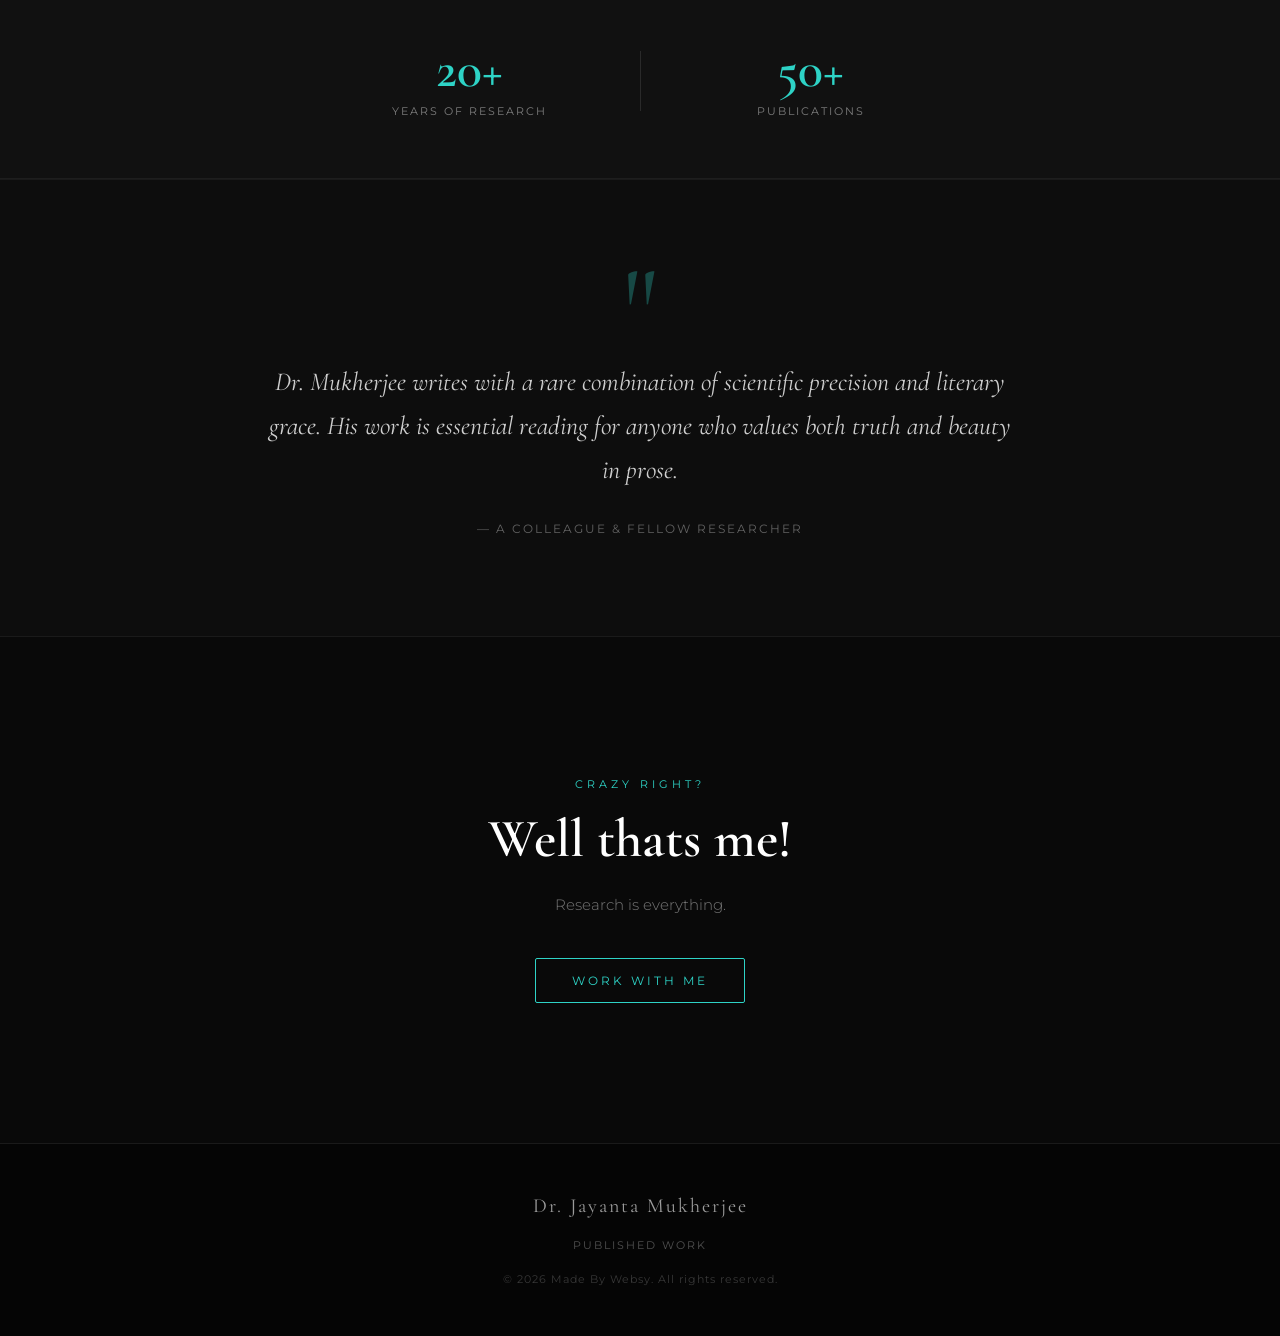
==== commit 75a897a7: "Fixed index and style" ====
--- a/index.html
+++ b/index.html
@@ -9,12 +9,19 @@
 </head>
 
 <body>
-    <section class="hero" id="home">
-        <div class="scroll-indicator">
-        <span>scroll</span>
-        <div class="scroll-line"></div>
-        </div>
+    <section class="hero-section" id="home">
+    <div class="hero-content">
+      <p class="hero-label">Dr. Jayanta Mukherjee</p>
+      <h1 class="hero-heading">Author.<br><em>Researcher.</em><br>Scientist.</h1>
+      <p class="hero-sub">Bridging the worlds of academia and literature<br>through decades of rigorous inquiry.</p>
+      <a href="#about" class="main-btn">Discover My Work</a>
+    </div>
+    <div class="scroll-indicator">
+      <span>scroll</span>
+      <div class="scroll-line"></div>
+    </div>
   </section>
+
 
   <!-- ===== NEW: TAGLINE STRIP ===== -->
   <section class="tagline-strip">
--- a/style.css
+++ b/style.css
@@ -33,9 +33,8 @@
     min-height: 100vh;
     background: linear-gradient(160deg, #0d0d0d 0%, #0a1a1a 60%, #091414 100%);
     display: flex;
-    align-items: flex-end;
+    align-items: center;
     justify-content: center;
-    padding-bottom: 60px;
     overflow: hidden;
 }
 
@@ -63,10 +62,58 @@
 }
 
 /* ============================================
-   SCROLL INDICATOR
+   HERO CONTENT
+   ============================================ */
+.hero-content {
+    position: relative;
+    z-index: 1;
+    display: flex;
+    flex-direction: column;
+    align-items: center;
+    text-align: center;
+    gap: 24px;
+    padding: 0 24px;
+    animation: fadeIn 1.2s ease both;
+}
+
+.hero-label {
+    font-family: 'Montserrat', sans-serif;
+    font-size: 11px;
+    letter-spacing: 5px;
+    text-transform: uppercase;
+    color: #2ed3c6;
+}
+
+.hero-heading {
+    font-family: 'Cormorant Garamond', serif;
+    font-size: clamp(52px, 9vw, 110px);
+    font-weight: 600;
+    line-height: 1.05;
+    color: white;
+}
+
+.hero-heading em {
+    font-style: italic;
+    color: #2ed3c6;
+}
+
+.hero-sub {
+    font-family: 'Montserrat', sans-serif;
+    font-size: 14px;
+    font-weight: 300;
+    line-height: 1.9;
+    color: rgba(255,255,255,0.45);
+    max-width: 440px;
+}
+
+/* ============================================
+   SCROLL INDICATOR — absolute, pinned to bottom of hero
    ============================================ */
 .scroll-indicator {
-    position: relative; /* was absolute — now sits inside flex hero */
+    position: absolute;
+    bottom: 40px;
+    left: 50%;
+    transform: translateX(-50%);
     display: flex;
     flex-direction: column;
     align-items: center;
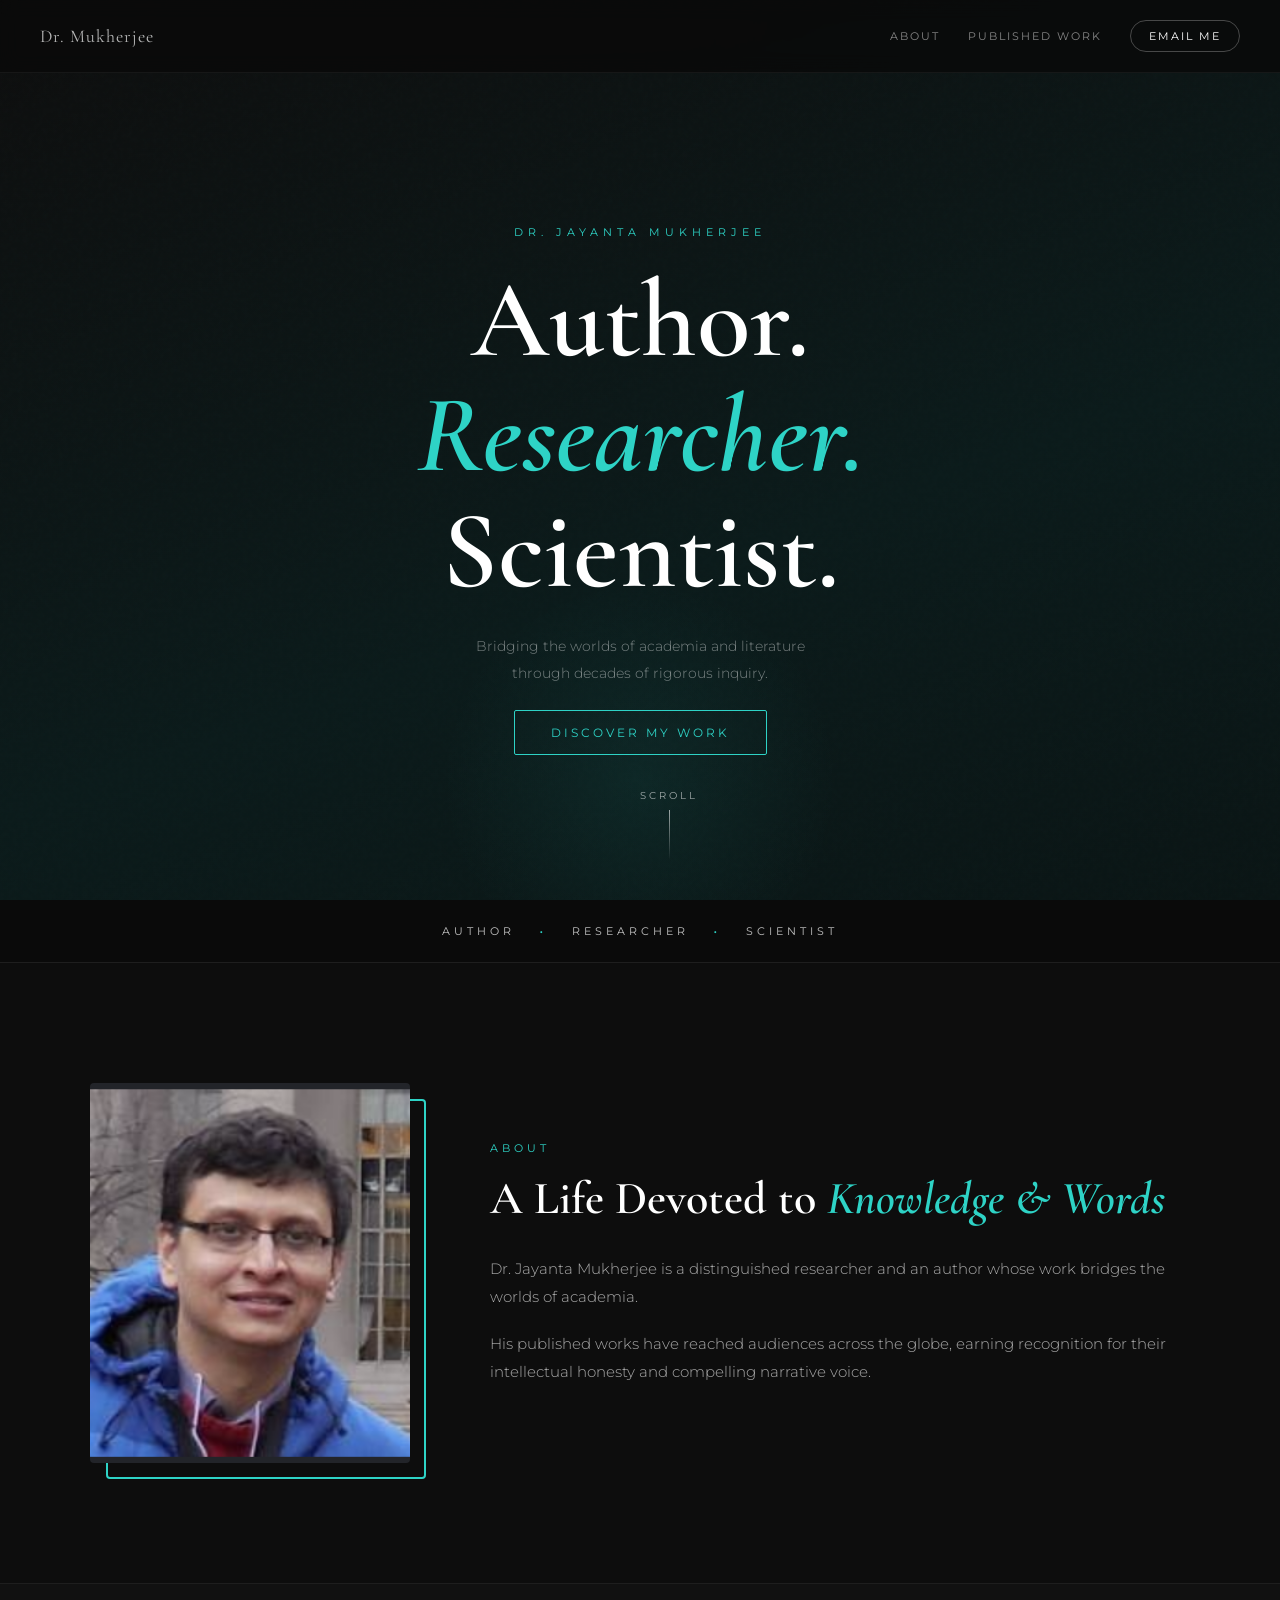
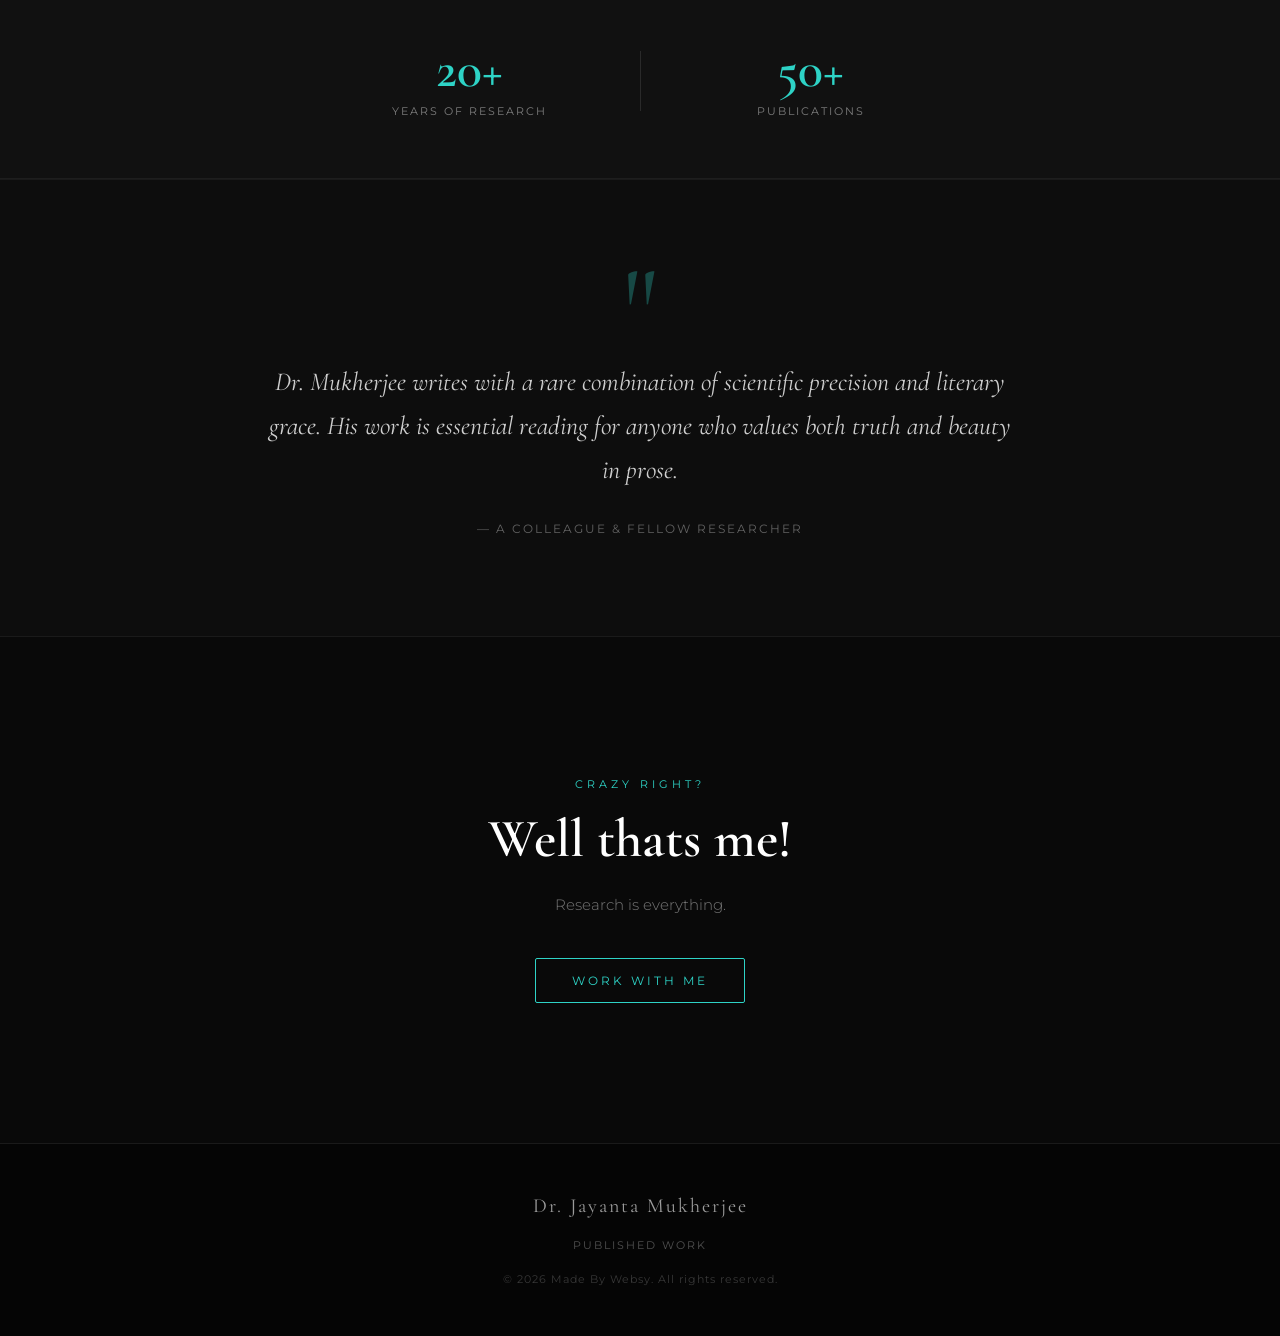
==== commit 595a8b43: "pls work bro" ====
--- a/index.html
+++ b/index.html
@@ -9,7 +9,15 @@
 </head>
 
 <body>
-    <section class="hero-section" id="home">
+    <nav class="site-nav">
+    <span class="site-nav-name">Dr. Mukherjee</span>
+    <div class="site-nav-links">
+      <a href="#about">About</a>
+      <a href="published.html">Published Work</a>
+      <a href="mailto:jayanta@ee.iitb.ac.in" class="site-nav-cta">Email Me</a>
+    </div>
+  </nav>
+  <section class="hero-section" id="home">
     <div class="hero-content">
       <p class="hero-label">Dr. Jayanta Mukherjee</p>
       <h1 class="hero-heading">Author.<br><em>Researcher.</em><br>Scientist.</h1>
--- a/style.css
+++ b/style.css
@@ -1,3 +1,5 @@
+@import url('https://fonts.googleapis.com/css2?family=Cormorant+Garamond:ital,wght@0,400;0,600;1,400&family=Montserrat:wght@300;400;600;700&display=swap');
+
 /* ============================================
    BASE RESET
    ============================================ */
@@ -20,10 +22,6 @@
 }
 
 /* ============================================
-   TYPOGRAPHY — loaded via @import fallback
-   ============================================ */
-@import url('https://fonts.googleapis.com/css2?family=Cormorant+Garamond:ital,wght@0,400;0,600;1,400&family=Montserrat:wght@300;400;600;700&display=swap');
-
 /* ============================================
    FIX 1: HERO SECTION — was missing height & background
    ============================================ */
@@ -636,4 +634,79 @@
     .dot { display: none; } /* dots get crowded at very small widths */
 
     .footer { padding: 40px 20px; }
+}
+/* ============================================
+   SITE NAV
+   ============================================ */
+.site-nav {
+    position: fixed;
+    top: 0;
+    left: 0;
+    width: 100%;
+    z-index: 200;
+    display: flex;
+    justify-content: space-between;
+    align-items: center;
+    padding: 20px 40px;
+    background: rgba(10,10,10,0.85);
+    backdrop-filter: blur(10px);
+    -webkit-backdrop-filter: blur(10px);
+    border-bottom: 1px solid rgba(255,255,255,0.05);
+    font-family: 'Montserrat', sans-serif;
+}
+
+.site-nav-name {
+    font-family: 'Cormorant Garamond', serif;
+    font-size: 18px;
+    color: rgba(255,255,255,0.7);
+    letter-spacing: 1px;
+}
+
+.site-nav-links {
+    display: flex;
+    align-items: center;
+    gap: 28px;
+    flex-wrap: wrap;
+}
+
+.site-nav-links a {
+    color: rgba(255,255,255,0.5);
+    text-decoration: none;
+    font-size: 11px;
+    letter-spacing: 2px;
+    text-transform: uppercase;
+    transition: color 0.3s;
+}
+
+.site-nav-links a:hover { color: #2ed3c6; }
+
+.site-nav-cta {
+    border: 1px solid rgba(255,255,255,0.25);
+    padding: 8px 18px;
+    border-radius: 30px;
+    color: white !important;
+    transition: border-color 0.3s, color 0.3s !important;
+}
+
+.site-nav-cta:hover {
+    border-color: #2ed3c6 !important;
+    color: #2ed3c6 !important;
+}
+
+/* Push hero down so nav doesn't cover it */
+.hero-section { padding-top: 80px; }
+
+/* ============================================
+   NAV MOBILE
+   ============================================ */
+@media (max-width: 600px) {
+    .site-nav {
+        padding: 14px 20px;
+        flex-wrap: wrap;
+        gap: 10px;
+    }
+    .site-nav-links { gap: 16px; }
+    .site-nav-links a { font-size: 10px; }
+    .site-nav-name { font-size: 15px; }
+    .hero-section { padding-top: 100px; }
 }
